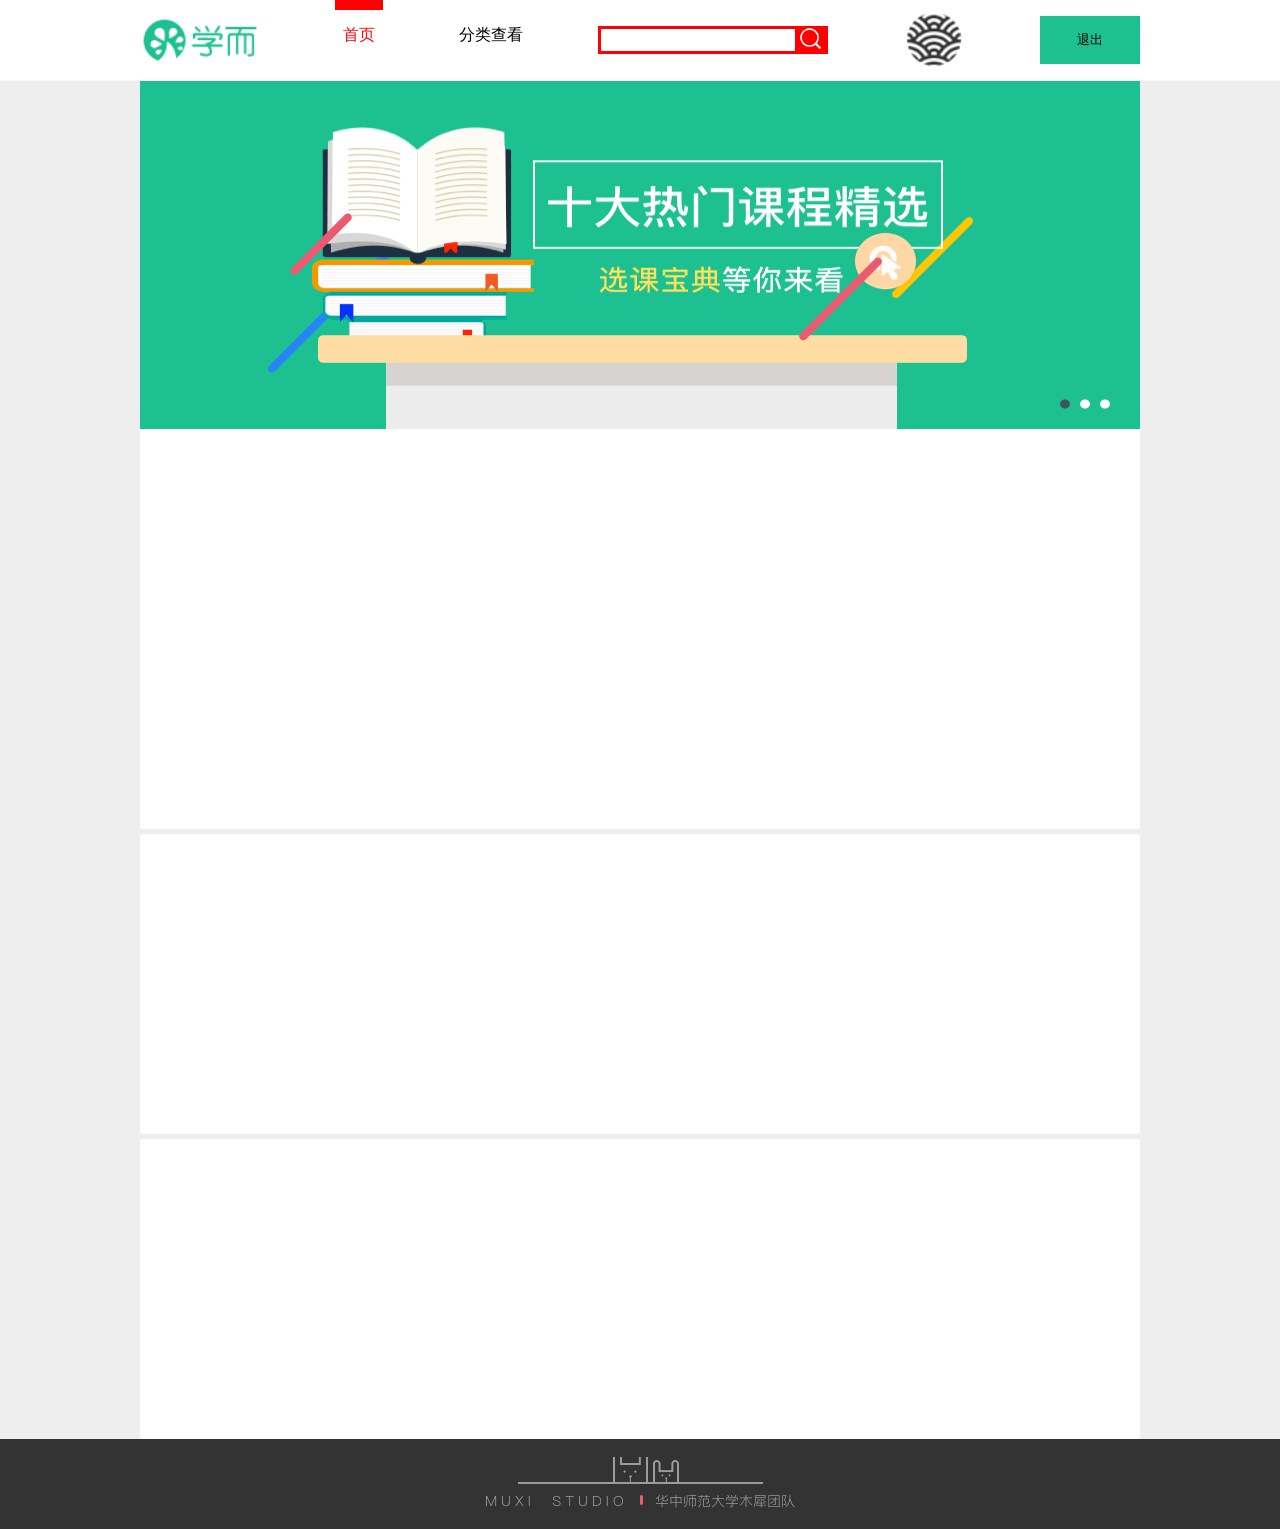
==== XUEER/xueer.html @ 447e98c9 "feat(XUEER):学而页面大布局，头部与底部完成" ====
<!DOCTYPE html>
<html lang="zh-cn">

<head>
    <meta charset="utf-8">
    <link rel="stylesheet" href="style.css">
</head>

<body>
    <div class="head">
        <div class="headbox">
            <img src="assets/logo_full.png" alt="XUEER" class="option1">
            <div class="option2">首页</div>
            <div class="option3">分类查看</div>
            <div class="option4">
                <div class="searchBox"></div>
                <div class="searchButton">
                    <img src="assets/icon_search.png" alt="searchButton" class="searchIcon">
                </div>
            </div>
            <img src="assets/muxi_badge.png" alt="Profile_Picture" class="option5">
            <button class="option6">退出</button>
        </div>
    </div>
    </div>
    <div class="main">
        <img src="assets/banner_full.png" alt="banner" class="banner">
        <div class="mainWidth mainBox1"></div>
        <div class="mainWidth mainBox2"></div>
        <div class="mainWidth mainBox3"></div>
    </div>
    <div class="botton">
        <img src="assets/footer_mascot.png" alt="MUXI" class="imgMiao">
        <img src="assets/footer_text.png" alt="MAOMAO" class="imgText">
    </div>
</body>

</html>
---- XUEER/style.css ----
/*大布局*/
body {
    display: flex;
    flex-direction: column;
    margin: 0px;
    min-height: 100vh;
}

.head {
    height: 80px;
    width: 100%;
    border-bottom: 1px solid #f4f4f4;
}

.main {
    flex: 1;
    width: 100%;
    background-color: #eeeeee;
    display: flex;
    flex-direction: column;
    align-items: center;
}

.botton {
    height: 7vw;
    width: 100%;
    background-color: #333;
    display: flex;
    flex-direction: column;
    justify-content: center;
    align-items: center;
    flex-shrink: 0;
}

/*底部*/
.imgMiao {
    width: auto;
    height: 30px;
}

.imgText {
    width: auto;
    height: 16px;
    margin-top: 8px;
}

.mainWidth {
    width: 1000px;
    background-color: #fff;
    border-radius: 3px;

}

/*main布局*/
.banner {
    height: 348px;
    width: 1000px;
    object-fit: cover;
}

.mainBox1 {
    height: 400px;
    background-color: #fff;
    margin-bottom: 5px;
}

.mainBox2 {
    height: 300px;
    background-color: #fff;
    margin-bottom: 5px;
}

.mainBox3 {
    height: 300px;
    background-color: #fff;
}

/*head部分*/
.headbox {
    margin-left: auto;
    margin-right: auto;
    display: flex;
    justify-content: space-between;
    height: 100%;
    width: 1000px;

}

.option1 {
    height: 60%;
    width: auto;
    margin: auto 0;

}

.option2 {
    border-top: 10px solid red;
    width: 40px;
    padding-top: 15px;
    padding-left: 8px;
    color: red;
}

.option3 {
    padding-top: 25px;
}

.option4 {
    display: flex;
    gap: 0px;
    justify-content: center;
    align-items: center;
}

.searchBox {
    border: 3px solid red;
    width: 200px;
    height: 35%;
    box-sizing: border-box;
    padding-left: 10px;
}

.searchButton {
    height: 35%;
    background-color: red;
    width: 30px;
    cursor: pointer;
}

.option5 {
    height: 75%;
    width: auto;
    margin: auto 0;
}

.option6 {
    height: 60%;
    width: 100px;
    margin: auto 0;
    background-color: #1dc091;
    cursor: pointer;
    border: none;
}

.searchIcon {
    height: 90%;
    width: auto;
}


/*main1部分*/

/*main2部分*/


/*main3部分*/
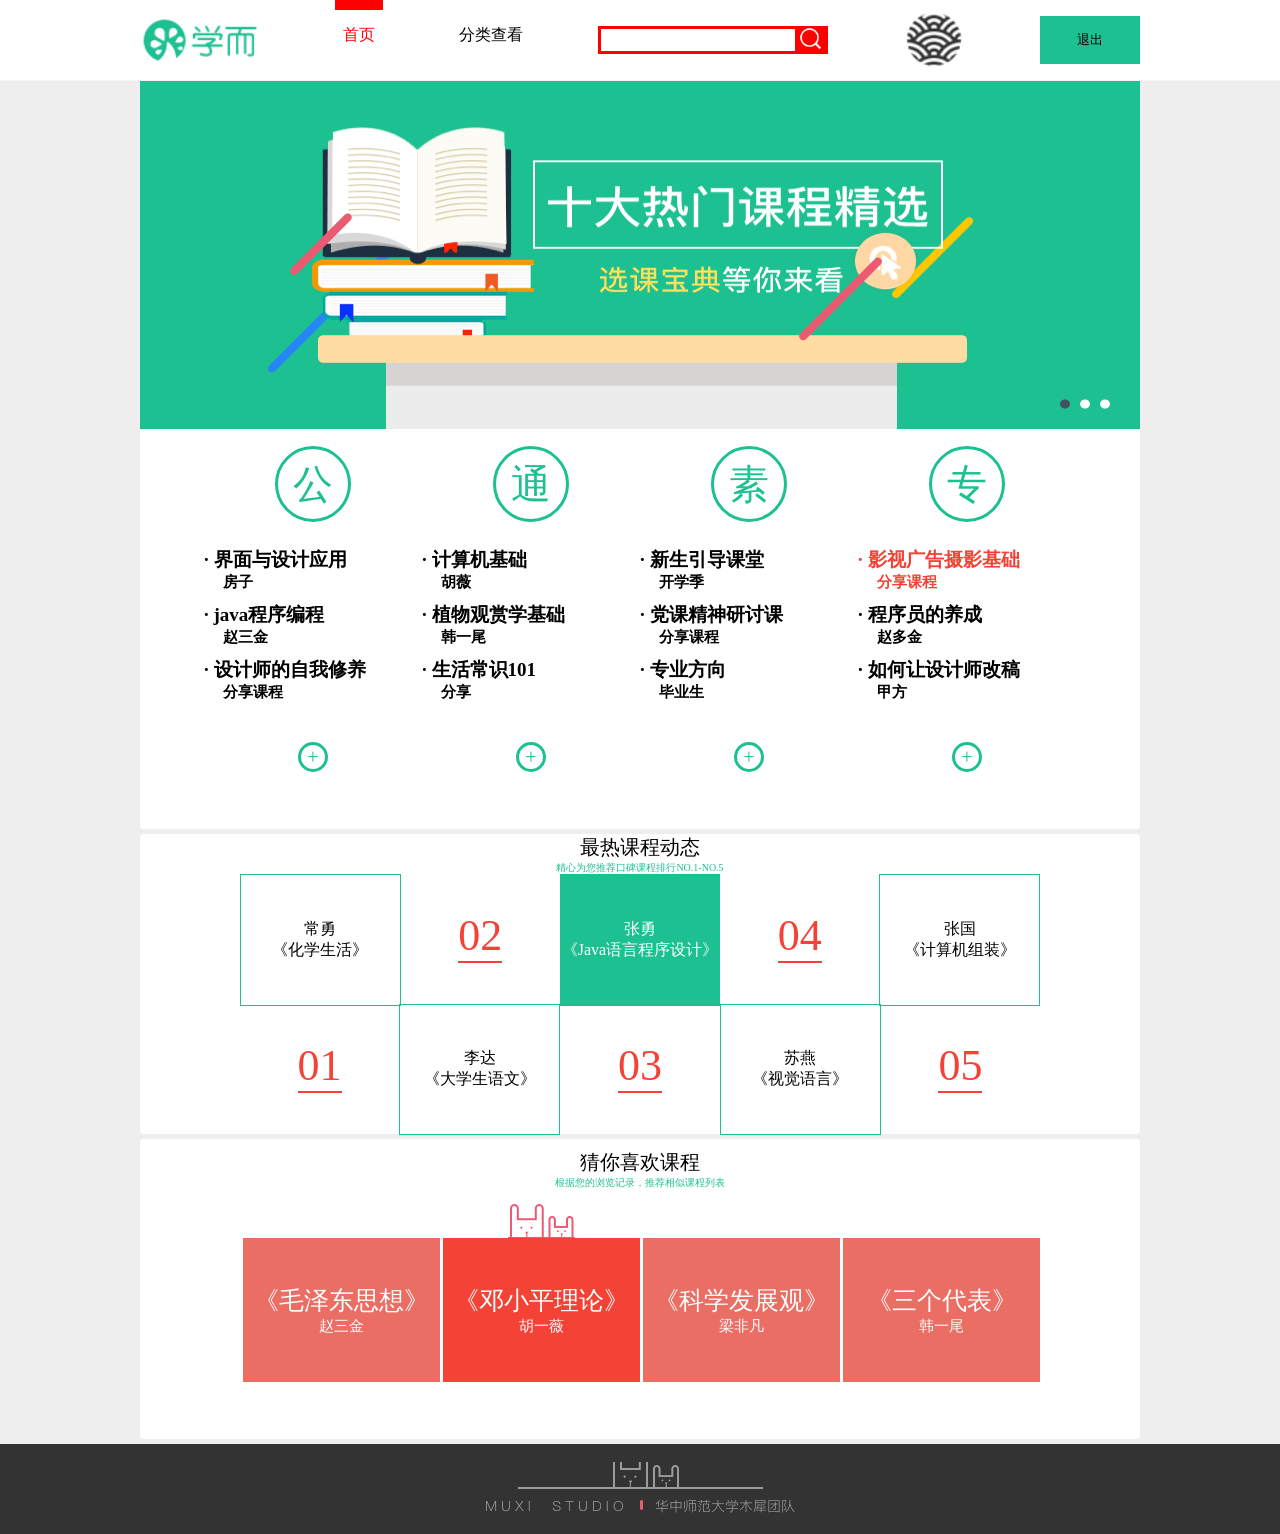
==== commit 266bf7cf: "feat(xueer): 完成三大区块结构与卡片内容" ====
--- a/XUEER/xueer.html
+++ b/XUEER/xueer.html
@@ -22,12 +22,118 @@
             <button class="option6">退出</button>
         </div>
     </div>
-    </div>
     <div class="main">
         <img src="assets/banner_full.png" alt="banner" class="banner">
-        <div class="mainWidth mainBox1"></div>
-        <div class="mainWidth mainBox2"></div>
-        <div class="mainWidth mainBox3"></div>
+        <div class="mainWidth mainBox1">
+
+            <div class="card">
+                <div class="circle">公</div>
+                <div class="text">
+                    <h3>· 界面与设计应用</h3>
+                    <h4>房子</h4>
+                    <h3>· java程序编程</h3>
+                    <h4>赵三金</h4>
+                    <h3>· 设计师的自我修养</h3>
+                    <h4>分享课程</h4>
+                </div>
+                <div class="add">+</div>
+            </div>
+            <div class="card">
+                <div class="circle">通</div>
+                <div class="text">
+                    <h3>· 计算机基础</h3>
+                    <h4>胡薇</h4>
+                    <h3>· 植物观赏学基础</h3>
+                    <h4>韩一尾</h4>
+                    <h3>· 生活常识101</h3>
+                    <h4>分享</h4>
+                </div>
+                <div class="add">+</div>
+            </div>
+            <div class="card">
+                <div class="circle">素</div>
+                <div class="text">
+                    <h3>· 新生引导课堂</h3>
+                    <h4>开学季</h4>
+                    <h3>· 党课精神研讨课</h3>
+                    <h4>分享课程</h4>
+                    <h3>· 专业方向</h3>
+                    <h4>毕业生</h4>
+                </div>
+                <div class="add">+</div>
+            </div>
+            <div class="card">
+                <div class="circle">专</div>
+                <div class="text">
+                    <h5>· 影视广告摄影基础</h5>
+                    <h6>分享课程</h6>
+                    <h3>· 程序员的养成</h3>
+                    <h4>赵多金</h4>
+                    <h3>· 如何让设计师改稿</h3>
+                    <h4>甲方</h4>
+                </div>
+                <div class="add">+</div>
+            </div>
+
+        </div>
+
+        <div class="mainWidth mainBox2">
+            <div class="mainBox_text1">最热课程动态</div>
+            <div class="mainBox_text2">精心为您推荐口碑课程排行NO.1-NO.5</div>
+            <div class="mainBox2_box1">
+                <div class="class1">
+                    <span>常勇</span>
+                    <span>《化学生活》</span>
+                </div>
+                <div class="num">02<span class="underLine"></span></div>
+                <div class="class1 class1_active">
+                    <span>张勇</span>
+                    <span>《Java语言程序设计》</span>
+                </div>
+                <div class="num">04<span class="underLine"></span></div>
+                <div class="class1">
+                    <span>张国</span>
+                    <span>《计算机组装》</span>
+                </div>
+            </div>
+            <div class="mainBox2_box1">
+                <div class="num">01<span class="underLine"></span></div>
+                <div class="class1">
+                    <span>李达</span>
+                    <span>《大学生语文》</span>
+                </div>
+                <div class="num">03<span class="underLine"></span></div>
+                <div class="class1">
+                    <span>苏燕</span>
+                    <span>《视觉语言》</span>
+                </div>
+                <div class="num">05<span class="underLine"></span></div>
+            </div>
+        </div>
+        <div class="mainWidth mainBox3">
+            <div class="mainBox_text1">猜你喜欢课程</div>
+            <div class="mainBox_text2">根据您的浏览记录，推荐相似课程列表</div>
+            <div class="mainBox3_box">
+                <div class="recommendClass">
+                    <p class="recommendClass_text1">《毛泽东思想》</p>
+                    <p class="recommendClass_text2">赵三金</p>
+                </div>
+                <div class="recommendClass_active">
+                    <img src="assets/cat_red.png" class="imgRedmiao">
+                    <p class="recommendClass_text1">《邓小平理论》</p>
+                    <p class="recommendClass_text2">胡一薇</p>
+                </div>
+                <div class="recommendClass">
+                    <p class="recommendClass_text1">《科学发展观》</p>
+                    <p class="recommendClass_text2">梁非凡</p>
+                </div>
+                <div class="recommendClass">
+                    <p class="recommendClass_text1">《三个代表》</p>
+                    <p class="recommendClass_text2">韩一尾</p>
+                </div>
+            </div>
+
+        </div>
     </div>
     <div class="botton">
         <img src="assets/footer_mascot.png" alt="MUXI" class="imgMiao">
--- a/XUEER/style.css
+++ b/XUEER/style.css
@@ -62,18 +62,33 @@
     height: 400px;
     background-color: #fff;
     margin-bottom: 5px;
+    padding-left: 5%;
+    padding-right: 5%;
+    box-sizing: border-box;
+    display: flex;
 }
 
 .mainBox2 {
     height: 300px;
     background-color: #fff;
     margin-bottom: 5px;
+    display: flex;
+    flex-direction: column;
+    align-items: center;
+    justify-content: center;
 }
 
 .mainBox3 {
     height: 300px;
     background-color: #fff;
-}
+    margin-bottom: 5px;
+    display: flex;
+    flex-direction: column;
+    align-items: center;
+    justify-content: center;
+}
+
+
 
 /*head部分*/
 .headbox {
@@ -149,8 +164,171 @@
 
 
 /*main1部分*/
+.card {
+    width: 25%;
+    height: 90%;
+    display: flex;
+    flex-direction: column;
+    justify-content: center;
+    align-items: center;
+    gap: 15px;
+}
+
+.circle {
+    width: 76px;
+    height: 76px;
+    border-radius: 999px;
+    border: 3PX solid #1dc091;
+    color: #1dc091;
+    box-sizing: border-box;
+    display: flex;
+    justify-content: center;
+    align-items: center;
+    font-size: 40px;
+}
+
+.text {
+    height: 50%;
+    width: 100%;
+}
+
+h3 {
+    margin: 0px;
+    margin-top: 10px;
+    font-size: 19px;
+}
+
+h4 {
+    margin: 0px;
+    font-size: 15px;
+    text-indent: 19px;
+}
+
+h5 {
+    margin: 0px;
+    margin-top: 10px;
+    font-size: 19px;
+    color: #f44336;
+}
+
+h6 {
+    margin: 0px;
+    font-size: 15px;
+    text-indent: 19px;
+    color: #f44336;
+}
+
+.add {
+    width: 30px;
+    height: 30px;
+    border-radius: 999px;
+    border: 3PX solid #1dc091;
+    color: #1dc091;
+    box-sizing: border-box;
+    display: flex;
+    justify-content: center;
+    align-items: center;
+    font-size: 20px;
+    margin-top: 10px;
+}
 
 /*main2部分*/
-
-
-/*main3部分*/+.mainBox_text1 {
+    justify-content: center;
+    font-size: 20px;
+}
+
+.mainBox_text2 {
+    color: #1dc091;
+    font-size: 10px;
+}
+
+.class1 {
+    border: 1px solid #1dc091;
+    display: flex;
+    flex-direction: column;
+    align-items: center;
+    justify-content: center;
+    height: 100%;
+    width: 20%;
+}
+
+.class1_active {
+    background-color: #1dc091;
+    border-color: #1dc091;
+    color: #fff;
+}
+
+.mainBox2_box1 {
+    height: 50%;
+    width: 80%;
+    display: flex;
+    justify-content: center;
+    align-items: center;
+}
+
+.num {
+    display: flex;
+    font-size: 44px;
+    color: #f44336;
+    padding-bottom: 6px;
+    width: 20%;
+    justify-content: center;
+    flex-direction: column;
+    align-items: center;
+}
+
+.underLine {
+    background-color: #f44336;
+    height: 2px;
+    width: 44px;
+}
+
+/*main3部分*/
+.mainBox3_box {
+    width: 80%;
+    display: flex;
+    align-items: center;
+    justify-content: center;
+    height: 80%;
+}
+
+.recommendClass {
+    background-color: #eb6e65;
+    width: 25%;
+    height: 60%;
+    display: flex;
+    flex-direction: column;
+    align-items: center;
+    justify-content: center;
+    margin-left: 3px;
+}
+
+.recommendClass_active {
+    background-color: #f44336;
+    width: 25%;
+    height: 60%;
+    display: flex;
+    flex-direction: column;
+    align-items: center;
+    justify-content: center;
+    margin-left: 3px;
+    position: relative;
+}
+
+.imgRedmiao {
+    position: absolute;
+    bottom: 100%;
+}
+
+.recommendClass_text1 {
+    font-size: 25px;
+    margin: 0px;
+    color: #fff;
+}
+
+.recommendClass_text2 {
+    font-size: 15px;
+    margin: 0px;
+    color: #fff;
+}
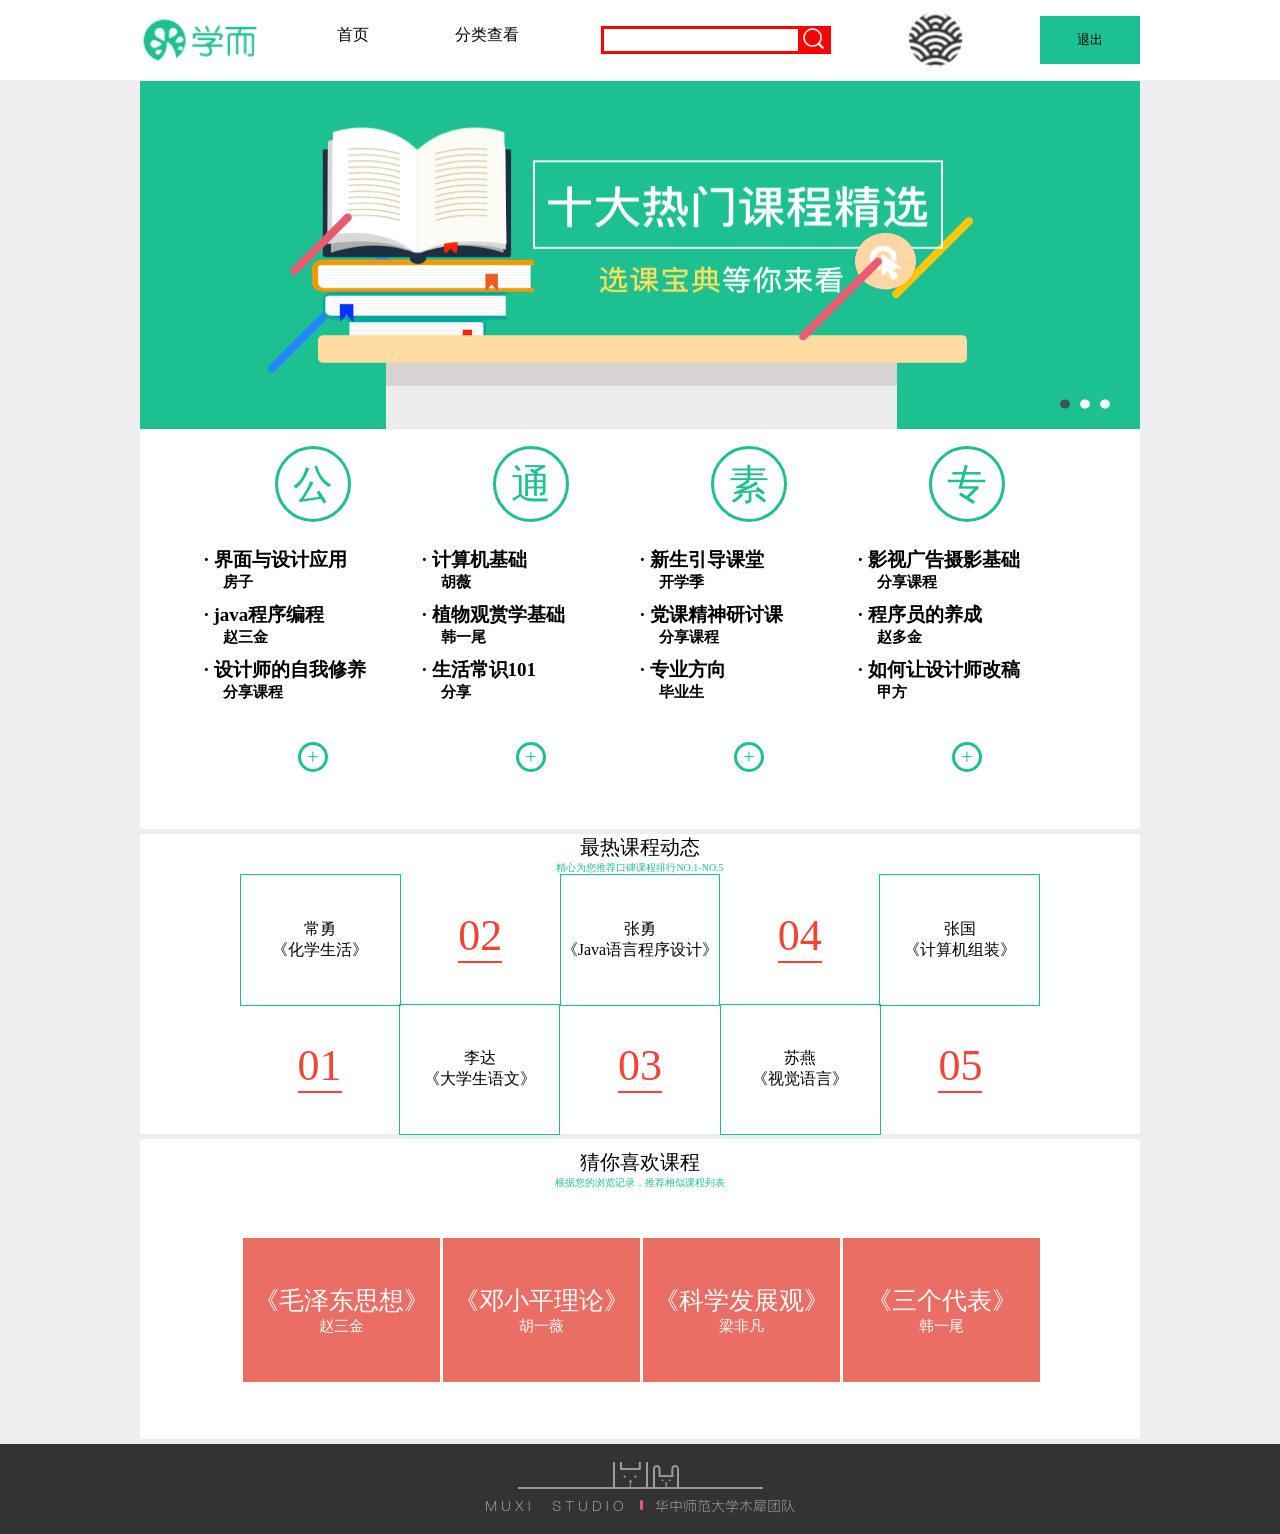
==== commit a8b2ce91: "feat(xueer):完成动画" ====
--- a/XUEER/xueer.html
+++ b/XUEER/xueer.html
@@ -29,48 +29,72 @@
             <div class="card">
                 <div class="circle">公</div>
                 <div class="text">
-                    <h3>· 界面与设计应用</h3>
-                    <h4>房子</h4>
-                    <h3>· java程序编程</h3>
-                    <h4>赵三金</h4>
-                    <h3>· 设计师的自我修养</h3>
-                    <h4>分享课程</h4>
+                    <div class="courseItem">
+                        <h3>· 界面与设计应用</h3>
+                        <h4>房子</h4>
+                    </div>
+                    <div class="courseItem">
+                        <h3>· java程序编程</h3>
+                        <h4>赵三金</h4>
+                    </div>
+                    <div class="courseItem">
+                        <h3>· 设计师的自我修养</h3>
+                        <h4>分享课程</h4>
+                    </div>
                 </div>
                 <div class="add">+</div>
             </div>
             <div class="card">
                 <div class="circle">通</div>
                 <div class="text">
-                    <h3>· 计算机基础</h3>
-                    <h4>胡薇</h4>
-                    <h3>· 植物观赏学基础</h3>
-                    <h4>韩一尾</h4>
-                    <h3>· 生活常识101</h3>
-                    <h4>分享</h4>
+                    <div class="courseItem">
+                        <h3>· 计算机基础</h3>
+                        <h4>胡薇</h4>
+                    </div>
+                    <div class="courseItem">
+                        <h3>· 植物观赏学基础</h3>
+                        <h4>韩一尾</h4>
+                    </div>
+                    <div class="courseItem">
+                        <h3>· 生活常识101</h3>
+                        <h4>分享</h4>
+                    </div>
                 </div>
                 <div class="add">+</div>
             </div>
             <div class="card">
                 <div class="circle">素</div>
                 <div class="text">
-                    <h3>· 新生引导课堂</h3>
-                    <h4>开学季</h4>
-                    <h3>· 党课精神研讨课</h3>
-                    <h4>分享课程</h4>
-                    <h3>· 专业方向</h3>
-                    <h4>毕业生</h4>
+                    <div class="courseItem">
+                        <h3>· 新生引导课堂</h3>
+                        <h4>开学季</h4>
+                    </div>
+                    <div class="courseItem">
+                        <h3>· 党课精神研讨课</h3>
+                        <h4>分享课程</h4>
+                    </div>
+                    <div class="courseItem">
+                        <h3>· 专业方向</h3>
+                        <h4>毕业生</h4>
+                    </div>
                 </div>
                 <div class="add">+</div>
             </div>
             <div class="card">
                 <div class="circle">专</div>
                 <div class="text">
-                    <h5>· 影视广告摄影基础</h5>
-                    <h6>分享课程</h6>
-                    <h3>· 程序员的养成</h3>
-                    <h4>赵多金</h4>
-                    <h3>· 如何让设计师改稿</h3>
-                    <h4>甲方</h4>
+                    <div class="courseItem">
+                        <h3>· 影视广告摄影基础</h3>
+                        <h4>分享课程</h4>
+                    </div>
+                    <div class="courseItem">
+                        <h3>· 程序员的养成</h3>
+                        <h4>赵多金</h4>
+                    </div>
+                    <div class="courseItem">
+                        <h3>· 如何让设计师改稿</h3>
+                        <h4>甲方</h4>
+                    </div>
                 </div>
                 <div class="add">+</div>
             </div>
@@ -86,7 +110,7 @@
                     <span>《化学生活》</span>
                 </div>
                 <div class="num">02<span class="underLine"></span></div>
-                <div class="class1 class1_active">
+                <div class="class1">
                     <span>张勇</span>
                     <span>《Java语言程序设计》</span>
                 </div>
@@ -115,19 +139,22 @@
             <div class="mainBox_text2">根据您的浏览记录，推荐相似课程列表</div>
             <div class="mainBox3_box">
                 <div class="recommendClass">
+                    <img src="assets/cat_red.png" class="imgRedmiao">
                     <p class="recommendClass_text1">《毛泽东思想》</p>
                     <p class="recommendClass_text2">赵三金</p>
                 </div>
-                <div class="recommendClass_active">
+                <div class="recommendClass">
                     <img src="assets/cat_red.png" class="imgRedmiao">
                     <p class="recommendClass_text1">《邓小平理论》</p>
                     <p class="recommendClass_text2">胡一薇</p>
                 </div>
                 <div class="recommendClass">
+                    <img src="assets/cat_red.png" class="imgRedmiao">
                     <p class="recommendClass_text1">《科学发展观》</p>
                     <p class="recommendClass_text2">梁非凡</p>
                 </div>
                 <div class="recommendClass">
+                    <img src="assets/cat_red.png" class="imgRedmiao">
                     <p class="recommendClass_text1">《三个代表》</p>
                     <p class="recommendClass_text2">韩一尾</p>
                 </div>
--- a/XUEER/style.css
+++ b/XUEER/style.css
@@ -109,15 +109,35 @@
 }
 
 .option2 {
+    width: 40px;
+    padding-top: 25px;
+    padding-left: 3px;
+    box-sizing: border-box;
+}
+
+.option2:hover {
     border-top: 10px solid red;
     width: 40px;
     padding-top: 15px;
+    padding-left: 3px;
+    color: red;
+    box-sizing: border-box;
+}
+
+.option3 {
+    padding-top: 25px;
+    width: 80px;
+    padding-left: 8px;
+    box-sizing: border-box;
+}
+
+.option3:hover {
+    border-top: 10px solid red;
+    width: 80px;
+    padding-top: 15px;
     padding-left: 8px;
     color: red;
-}
-
-.option3 {
-    padding-top: 25px;
+    box-sizing: border-box;
 }
 
 .option4 {
@@ -187,6 +207,12 @@
     font-size: 40px;
 }
 
+.circle:hover {
+    background-color: #1dc091;
+    color: #fff;
+
+}
+
 .text {
     height: 50%;
     width: 100%;
@@ -204,19 +230,12 @@
     text-indent: 19px;
 }
 
-h5 {
-    margin: 0px;
-    margin-top: 10px;
-    font-size: 19px;
+
+.courseItem:hover h3,
+.courseItem:hover h4 {
     color: #f44336;
 }
 
-h6 {
-    margin: 0px;
-    font-size: 15px;
-    text-indent: 19px;
-    color: #f44336;
-}
 
 .add {
     width: 30px;
@@ -253,7 +272,7 @@
     width: 20%;
 }
 
-.class1_active {
+.class1:hover {
     background-color: #1dc091;
     border-color: #1dc091;
     color: #fff;
@@ -302,23 +321,29 @@
     align-items: center;
     justify-content: center;
     margin-left: 3px;
-}
-
-.recommendClass_active {
+    position: relative;
+}
+
+.recommendClass:hover {
     background-color: #f44336;
-    width: 25%;
-    height: 60%;
-    display: flex;
-    flex-direction: column;
-    align-items: center;
-    justify-content: center;
-    margin-left: 3px;
-    position: relative;
-}
+}
+
+.recommendClass:hover .imgRedmiao {
+    transform: translate(0px, -110%);
+    transition: opacity 0.2s;
+    transition: transform 0.35s;
+    opacity: 1;
+
+}
+
+
 
 .imgRedmiao {
     position: absolute;
-    bottom: 100%;
+    bottom: 70%;
+    opacity: 0;
+
+
 }
 
 .recommendClass_text1 {
